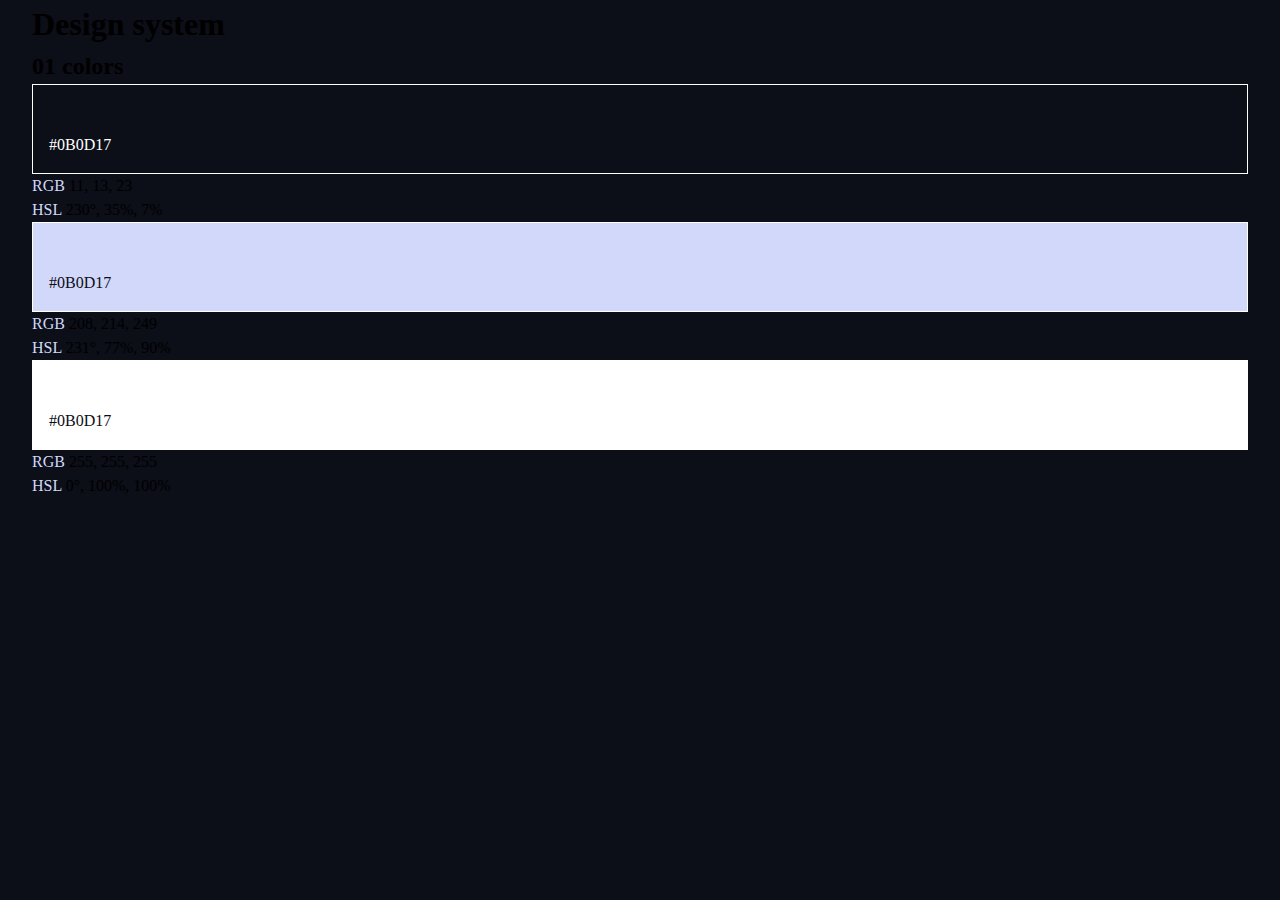
==== starter-code/design-system.html @ ae32921e "design branch start" ====
<!DOCTYPE html>
<html lang="en">
  <head>
    <meta charset="UTF-8" />
    <meta name="viewport" content="width=device-width, initial-scale=1.0" />
    <link rel="stylesheet" href="index.css" />

      <!-- Google fonts -->
      <link rel="preconnect" href="https://fonts.googleapis.com">
      <link rel="preconnect" href="https://fonts.gstatic.com" crossorigin>
      <link href="https://fonts.googleapis.com/css2?family=Barlow+Condensed:wght@400;700&family=Bellefair&family=Barlow:wght@400;700&display=swap"
          rel="stylesheet">

          
    <title>Design system</title>
  </head>
  <body class="bg-dark">
    <div class="container">
      <h1>Design system</h1>



      <section id="colors">

        <h2><span>01</span> colors</h2>
                
        <div>
          <div class="bg-dark text-white" style="padding: 3rem 1rem 1rem; border: 1px solid white">
              #0B0D17
          </div>
          <p><span class="text-accent">RGB</span> 11, 13, 23</p>
          <p><span class="text-accent">HSL</span> 230°, 35%, 7%</p>
      </div>
      <div>
          <div class="bg-accent text-dark" style="padding: 3rem 1rem 1rem; border: 1px solid white">
              #0B0D17
          </div>
          <p><span class="text-accent">RGB</span> 208, 214, 249</p>
          <p><span class="text-accent">HSL</span> 231°, 77%, 90%</p>
      </div>
      <div>
          <div class="bg-white text-dark" style="padding: 3rem 1rem 1rem; border: 1px solid white">
              #0B0D17
          </div>
          <p><span class="text-accent">RGB</span> 255, 255, 255</p>
          <p><span class="text-accent">HSL</span> 0°, 100%, 100%</p>
      </div>


      </section>
    </div>

    <script src="index.pack.js"></script>
  </body>
</html>
---- starter-code/index.css ----
/* ------------------- */




/* ----------Custom properties--------- */

:root {
      /* colors */
      --clr-dark: 230 35% 7%;
      --clr-light: 231 77% 90%;
      --clr-white: 0 0% 100%;
      
      /* font-sizes */
      --fs-900: 9.375rem;
      --fs-800: 6.25rem;
      --fs-700: 3.5rem;
      --fs-600: 2rem;
      --fs-500: 1.75rem;
      --fs-400: 1.125rem;
      --fs-300: 1rem;
      --fs-200: 0.875rem;
}







/* ---------Reset site starting template---------- */

/* https://piccalil.li/blog/a-modern-css-reset/ */



/* for sudo cod e explanation  */
/* https://css-tricks.com/7-practical-uses-for-the-before-and-after-pseudo-elements-in-css/#:~:text=CSS%20%3A%3Abefore%20and%20%3A%3A,not%20an%20). */



/* Box sizing */
*,
*::before,
*::after {
    box-sizing: border-box;
}

/* Reset margins */
body,
h1,
h2,
h3,
h4,
h5,
p,
figure,
picture {
    margin: 0;
}

/* set up the body */
body {
    line-height: 1.5;
    min-height: 100vh;
}

/* make images easier to work with */
img,
picture {
    max-width: 100%;
    display: block;
}

/* make form elements easier to work with */
input,
button,
textarea,
select {
    font: inherit;
}

/* remove animations for people who've turned them off */
@media (prefers-reduced-motion: reduce) {  
  *,
  *::before,
  *::after {
    animation-duration: 0.01ms !important;
    animation-iteration-count: 1 !important;
    transition-duration: 0.01ms !important;
    scroll-behavior: auto !important;
  }
}





/* ------------------- */
/* Utility classes     */
/* ------------------- */

.flex {
    display: flex;
    gap: var(--gap, 1rem);
}

.grid {
    display: grid;
    gap: var(--gap, 1rem);
}

.container {
    padding-inline: 2em;
    margin-inline: auto;
    max-width: 80rem;
}

/* to assist visual impair/ settings   */
.sr-only {
  position: absolute;
  width: 1px;
  height: 1px;
  padding: 0;
  margin: -1px;
  overflow: hidden;
  clip: rect(0, 0, 0, 0);
  white-space: nowrap; /* added line */
  border: 0;
}










/* ---------colors---------- */

.bg-dark { background-color: hsl( var(--clr-dark) );}
.bg-accent { background-color: hsl( var(--clr-light) );}
.bg-white { background-color: hsl( var(--clr-white) );}

.text-dark { color: hsl( var(--clr-dark) );}
.text-accent { color: hsl( var(--clr-light) );}
.text-white { color: hsl( var(--clr-white) );}
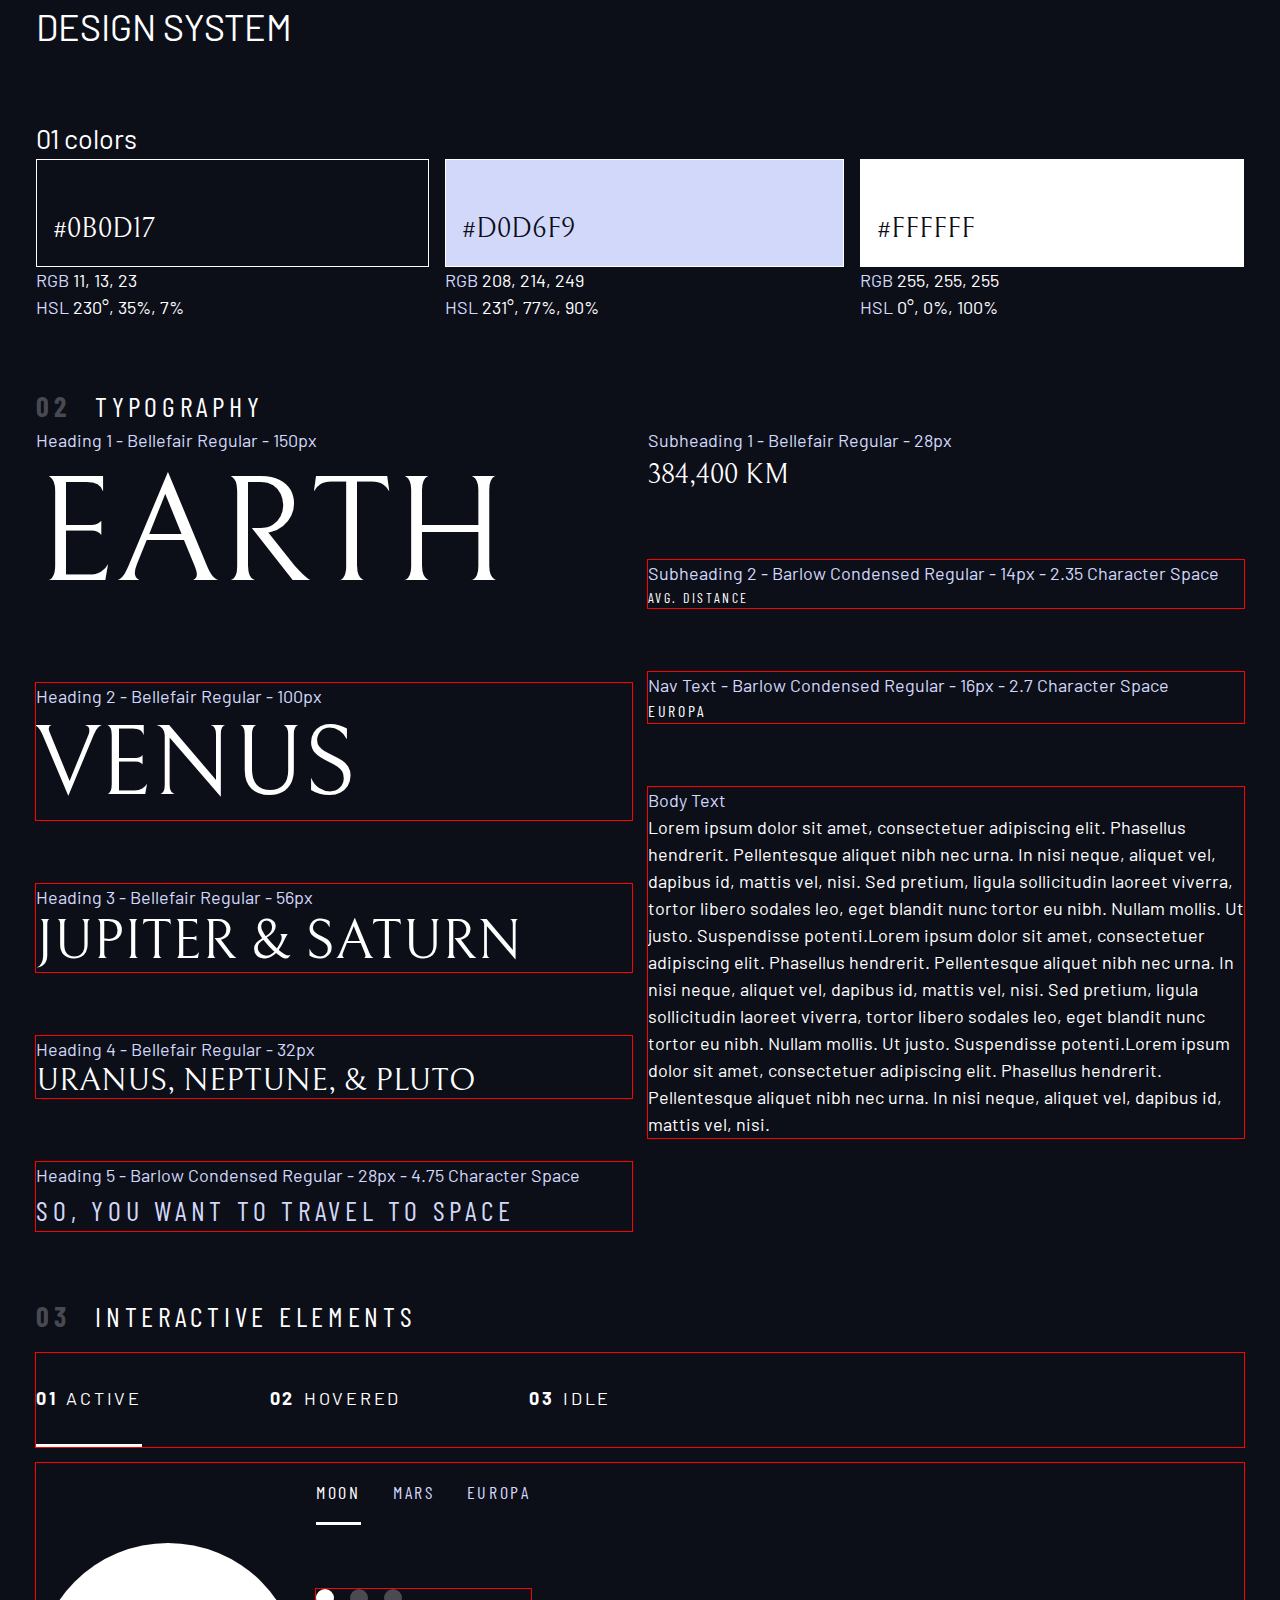
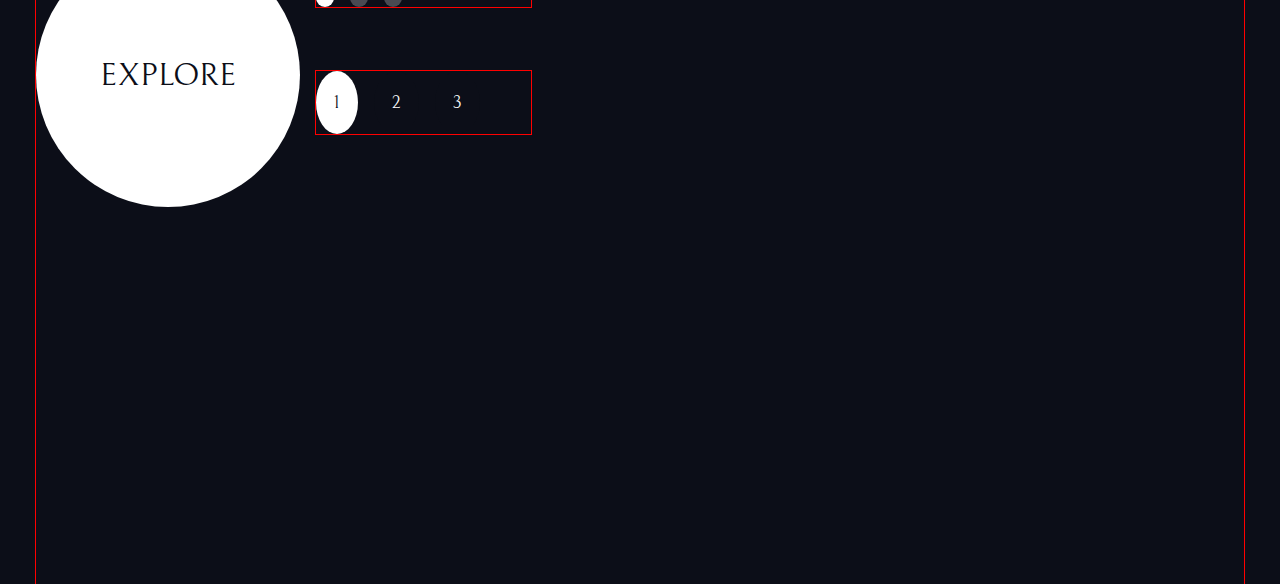
==== commit 5d4c34a7: "design system" ====
--- a/starter-code/design-system.html
+++ b/starter-code/design-system.html
@@ -5,49 +5,181 @@
     <meta name="viewport" content="width=device-width, initial-scale=1.0" />
     <link rel="stylesheet" href="index.css" />
 
-      <!-- Google fonts -->
-      <link rel="preconnect" href="https://fonts.googleapis.com">
-      <link rel="preconnect" href="https://fonts.gstatic.com" crossorigin>
-      <link href="https://fonts.googleapis.com/css2?family=Barlow+Condensed:wght@400;700&family=Bellefair&family=Barlow:wght@400;700&display=swap"
-          rel="stylesheet">
+    <!-- Google fonts -->
+    <link rel="preconnect" href="https://fonts.googleapis.com" />
+    <link rel="preconnect" href="https://fonts.gstatic.com" crossorigin />
+    <link
+      href="https://fonts.googleapis.com/css2?family=Barlow+Condensed:wght@400;700&family=Bellefair&family=Barlow:wght@400;700&display=swap"
+      rel="stylesheet"
+    />
 
-          
     <title>Design system</title>
   </head>
-  <body class="bg-dark">
+  <body>
     <div class="container">
-      <h1>Design system</h1>
+      <h1 class="uppercase">Design system</h1>
+
+      <section id="colors" style="margin: 4rem 0">
+        <h2 class="mumbered-title"><span>01</span> colors</h2>
+        <div class="flex">
+          <div style="flex-grow: 1">
+            <div
+              class="bg-dark text-white ff-serif fs-500"
+              style="padding: 3rem 1rem 1rem; border: 1px solid white"
+            >
+              #0B0D17
+            </div>
+            <p><span class="text-accent">RGB</span> 11, 13, 23</p>
+            <p><span class="text-accent">HSL</span> 230°, 35%, 7%</p>
+          </div>
+          <div style="flex-grow: 1">
+            <div
+              class="bg-accent text-dark ff-serif fs-500"
+              style="padding: 3rem 1rem 1rem; border: 1px solid white"
+            >
+              #D0D6F9
+            </div>
+            <p><span class="text-accent">RGB</span> 208, 214, 249</p>
+            <p><span class="text-accent">HSL</span> 231°, 77%, 90%</p>
+          </div>
+          <div style="flex-grow: 1">
+            <div
+              class="bg-white text-dark ff-serif fs-500"
+              style="padding: 3rem 1rem 1rem; border: 1px solid white"
+            >
+              #FFFFFF
+            </div>
+            <p><span class="text-accent">RGB</span> 255, 255, 255</p>
+            <p><span class="text-accent">HSL</span> 0°, 0%, 100%</p>
+          </div>
+        </div>
+      </section>
 
 
 
-      <section id="colors">
+      <section id="typography" style="margin: 4rem 0">
+        <h2 class="numbered-title"><span>02 </span>Typography</h2>
+        <div class="flex">
+          <div class="flow" style="flex: 1 100%; --flow-space: 4rem;">
+            <div>
+              <p class="text-accent">Heading 1 - Bellefair Regular - 150px</p>
+              <p class="fs-900 ff-serif uppercase">Earth</p>
+            </div>
+            <div>
+              <p class="text-accent">Heading 2 - Bellefair Regular - 100px</p>
+              <p class="fs-800 ff-serif uppercase">Venus</p>
+            </div>
+            <div>
+              <p class="text-accent">Heading 3 - Bellefair Regular - 56px</p>
+              <p class="fs-700 ff-serif uppercase">Jupiter & Saturn</p>
+            </div>
+            <div>
+              <p class="text-accent">Heading 4 - Bellefair Regular - 32px</p>
+              <p class="fs-600 ff-serif uppercase">Uranus, Neptune, & Pluto</p>
+            </div>
+            <div>
+              <p class="text-accent">
+                Heading 5 - Barlow Condensed Regular - 28px - 4.75 Character
+                Space
+              </p>
+              <p
+                class="text-accent fs-500 ff-sans-cond uppercase letter-spacing-1"
+              >
+                So, you want to travel to space
+              </p>
+            </div>
+          </div>
 
-        <h2><span>01</span> colors</h2>
+          <div class="flow" style="flex: 1 100%; --flow-space: 4rem;">
+            <div>
+              <p class="text-accent">Subheading 1 - Bellefair Regular - 28px</p>
+              <p class="fs-500 ff-serif uppercase">384,400 km</p>
+            </div>
+            <div>
+              <p class="text-accent">
+                Subheading 2 - Barlow Condensed Regular - 14px - 2.35 Character
+                Space
+              </p>
+              <p class="fs-200 uppercase ff-sans-cond letter-spacing-3">
+                Avg. Distance
+              </p>
+            </div>
+            <div>
+              <p class="text-accent">
+                Nav Text - Barlow Condensed Regular - 16px - 2.7 Character Space
+              </p>
+              <p class="fs-300 uppercase ff-sans-cond letter-spacing-2">
+                Europa
+              </p>
+            </div>
+            <div>
+              <p class="text-accent">Body Text</p>
+              <p>
+                Lorem ipsum dolor sit amet, consectetuer adipiscing elit.
+                Phasellus hendrerit. Pellentesque aliquet nibh nec urna. In nisi
+                neque, aliquet vel, dapibus id, mattis vel, nisi. Sed pretium,
+                ligula sollicitudin laoreet viverra, tortor libero sodales leo,
+                eget blandit nunc tortor eu nibh. Nullam mollis. Ut justo.
+                Suspendisse potenti.Lorem ipsum dolor sit amet, consectetuer
+                adipiscing elit. Phasellus hendrerit. Pellentesque aliquet nibh
+                nec urna. In nisi neque, aliquet vel, dapibus id, mattis vel,
+                nisi. Sed pretium, ligula sollicitudin laoreet viverra, tortor
+                libero sodales leo, eget blandit nunc tortor eu nibh. Nullam
+                mollis. Ut justo. Suspendisse potenti.Lorem ipsum dolor sit
+                amet, consectetuer adipiscing elit. Phasellus hendrerit.
+                Pellentesque aliquet nibh nec urna. In nisi neque, aliquet vel,
+                dapibus id, mattis vel, nisi.
+              </p>
+            </div>
+          </div>
+        </div>
+      </section>
+
+      <section class="flow" id="interactive-elements">
+        <h2 class="numbered-title"><span>03</span> Interactive elements</h2>
+        
+        <!-- navigation -->
+        <div>
+          <nav>
+            <ul class="primary-navigation underline-indicators flex">
+                <li class="active"><a class="uppercase text-white letter-spacing-2" href="#"><span>01</span>Active</a>
+                <li><a class="uppercase text-white letter-spacing-2" href="#"><span>02</span>Hovered</a>
+                <li><a class="uppercase text-white letter-spacing-2" href="#"><span>03</span>Idle</a>
+            </ul>
+        </nav>
+        </div>
+        
+        <div class="flex">
+          <div style="margin-top: 5rem">
+            <!-- explore button -->
+            <a href="#" class="large-button uppercase ff-serif fs-600 text-dark bg-white">Explore</a>
+        </div>
+            
+            <div class="flow" style="margin-bottom: 50vh; --flow-space: 4rem">
+                <!-- Tabs -->
                 
-        <div>
-          <div class="bg-dark text-white" style="padding: 3rem 1rem 1rem; border: 1px solid white">
-              #0B0D17
-          </div>
-          <p><span class="text-accent">RGB</span> 11, 13, 23</p>
-          <p><span class="text-accent">HSL</span> 230°, 35%, 7%</p>
-      </div>
-      <div>
-          <div class="bg-accent text-dark" style="padding: 3rem 1rem 1rem; border: 1px solid white">
-              #0B0D17
-          </div>
-          <p><span class="text-accent">RGB</span> 208, 214, 249</p>
-          <p><span class="text-accent">HSL</span> 231°, 77%, 90%</p>
-      </div>
-      <div>
-          <div class="bg-white text-dark" style="padding: 3rem 1rem 1rem; border: 1px solid white">
-              #0B0D17
-          </div>
-          <p><span class="text-accent">RGB</span> 255, 255, 255</p>
-          <p><span class="text-accent">HSL</span> 0°, 100%, 100%</p>
-      </div>
-
-
-      </section>
+                <div class="tab-list underline-indicators flex">
+                  <button aria-selected="true" class="uppercase ff-sans-cond text-accent bg-dark letter-spacing-2">Moon</button>
+                  <button aria-selected="false" class="uppercase ff-sans-cond text-accent bg-dark letter-spacing-2">Mars</button>
+                  <button aria-selected="false" class="uppercase ff-sans-cond text-accent bg-dark letter-spacing-2">Europa</button>
+              </div>
+                <!-- Dots -->
+                <div class="dot-indicators flex">
+                  <button aria-selected="true"><span class="sr-only">Slide title</span></button>
+                  <button aria-selected="false"><span class="sr-only">Slide title</span></button>
+                  <button aria-selected="false"><span class="sr-only">Slide title</span></button>
+              </div>
+                
+                <!-- Numbers -->
+                <div class="number-indicators flex">
+                  <button aria-selected="true" class="ff-serif text-dark bg-white">1</button>
+                  <button aria-selected="false" class="ff-serif text-white bg-dark">2</button>
+                  <button aria-selected="false" class="ff-serif text-white bg-dark">3</button>
+                </div>
+            </div>
+        </div>
+        
+    </section>
     </div>
 
     <script src="index.pack.js"></script>
--- a/starter-code/index.css
+++ b/starter-code/index.css
@@ -21,6 +21,11 @@
       --fs-400: 1.125rem;
       --fs-300: 1rem;
       --fs-200: 0.875rem;
+
+         /* font-families */
+    --ff-serif: "Bellefair", serif;
+    --ff-sans-cond: "Barlow Condensed", sans-serif;
+    --ff-sans-normal: "Barlow", sans-serif;
 }
 
 
@@ -60,10 +65,26 @@
     margin: 0;
 }
 
+
+h1,
+h2,
+h3,
+h4,
+h5,
+h6,
+p {
+    font-weight: 400;
+}
+
 /* set up the body */
 body {
+    font-family: var(--ff-sans-normal);
+    font-size: var(--fs-400);
     line-height: 1.5;
     min-height: 100vh;
+    background-color: hsl(var(--clr-dark));
+    color: hsl(var(--clr-white));
+
 }
 
 /* make images easier to work with */
@@ -111,6 +132,11 @@
     gap: var(--gap, 1rem);
 }
 
+/*    or .flow > * + *      */
+.flow > *:where(:not(:first-child)) {
+    margin-top: var(--flow-space, 1rem);
+    outline: 1px solid red;
+}
 .container {
     padding-inline: 2em;
     margin-inline: auto;
@@ -147,4 +173,180 @@
 
 .text-dark { color: hsl( var(--clr-dark) );}
 .text-accent { color: hsl( var(--clr-light) );}
-.text-white { color: hsl( var(--clr-white) );}+.text-white { color: hsl( var(--clr-white) );}
+
+
+
+/* typography */
+
+.ff-serif { font-family: var(--ff-serif); } 
+.ff-sans-cond { font-family: var(--ff-sans-cond); } 
+.ff-sans-normal { font-family: var(--ff-sans-normal); } 
+
+.letter-spacing-1 { letter-spacing: 4.75px; } 
+.letter-spacing-2 { letter-spacing: 2.7px; } 
+.letter-spacing-3 { letter-spacing: 2.35px; } 
+
+.uppercase { text-transform: uppercase; }
+
+.fs-900 { font-size: var(--fs-900); }
+.fs-800 { font-size: var(--fs-800); }
+.fs-700 { font-size: var(--fs-700); }
+.fs-600 { font-size: var(--fs-600); }
+.fs-500 { font-size: var(--fs-500); }
+.fs-400 { font-size: var(--fs-400); }
+.fs-300 { font-size: var(--fs-300); }
+.fs-200 { font-size: var(--fs-200); }
+
+
+.fs-900,
+.fs-800,
+.fs-700,
+.fs-600 {
+    line-height: 1.1;
+}
+
+
+
+.numbered-title {
+    font-family: var(--ff-sans-cond);
+    font-size: var(--fs-500);
+    text-transform: uppercase;
+    letter-spacing: 4.72px; 
+}
+
+.numbered-title span {
+    margin-right: .5em;
+    font-weight: 700;
+    color: hsl( var(--clr-white) / .25);
+}
+
+
+
+
+
+/* ------------------- */
+/* Compontents         */
+/* ------------------- */
+
+.large-button {
+    position: relative;
+    display: grid;
+    z-index: 1;
+    place-items: center;
+    padding: 0 2em;
+    border-radius: 50%;
+    aspect-ratio: 1;
+    text-decoration: none;
+}
+
+.large-button::after {
+    content: '';
+    position: absolute;
+    z-index: -1;
+    width: 100%;
+    height: 100%;
+    background: hsl( var(--clr-white) / .15);
+    border-radius: 50%;
+    opacity: 0;
+    transition: opacity 500ms linear, transform 750ms ease-in-out;
+}
+
+.large-button:hover::after,
+.large-button:focus::after {
+    opacity: 1;
+    transform: scale(1.5);
+}
+
+
+
+
+/* confused on how gap is between left and right and underline gap is bottom ? flex? padding in indicators knows value? */
+.primary-navigation {
+    --gap: 8rem;
+    --underline-gap: 2rem;
+    list-style: none;
+    padding: 0;
+    margin: 0;
+}
+
+.primary-navigation a {
+    text-decoration: none;
+}
+
+.primary-navigation a > span {
+    font-weight: 700;
+    margin-right: .5em;
+}
+
+.underline-indicators > * {
+    cursor: pointer;
+    padding: var(--underline-gap, 1rem) 0;
+    border: 0;
+    border-bottom: .2rem solid hsl( var(--clr-white) / 0 );
+}
+
+
+.underline-indicators > *:hover,
+.underline-indicators > *:focus {
+    border-color: hsl( var(--clr-white) / .5);
+}
+
+.underline-indicators > .active{
+    border-color: hsl( var(--clr-white) / 1);
+}
+
+.underline-indicators > .active,
+.underline-indicators > [aria-selected="true"] {
+    color: hsl( var(--clr-white) / 1);
+    border-color: hsl( var(--clr-white) / 1);
+}
+
+.tab-list {
+    --gap: 2rem;
+}
+
+
+.dot-indicators > * {
+    cursor: pointer;
+    border: 0;
+    border-radius: 50%;
+    padding: .5em;   /* how do i now padding would make them more circle instead of flat circles */
+    background-color: hsl( var(--clr-white) / .25);
+}
+
+.dot-indicators > *:hover,
+.dot-indicators > *:focus {
+    background-color: hsl( var(--clr-white) / .5);
+}
+
+.dot-indicators > [aria-selected="true"] {
+    background-color: hsl( var(--clr-white) / 1); 
+}
+
+
+
+
+.number-indicators > * {
+    cursor: pointer;
+    border: 0;
+    border-radius: 50%;
+    padding: 1em;   /* how do i now padding would make them more circle instead of flat circles */
+    background-color: hsl( var(--clr-dark) / .25);
+    border-color: hsl(var(--clr-white));   
+    /* display: flex;
+    flex-wrap: wrap; */
+
+    
+
+
+}
+
+.number-indicators > *:hover,
+.number-indicators > *:focus {
+background-color: hsl( var(--clr-dark) / .5);
+}
+
+.number-indicators > [aria-selected="true"] {
+    background-color: hsl( var(--clr-white) / 1); 
+}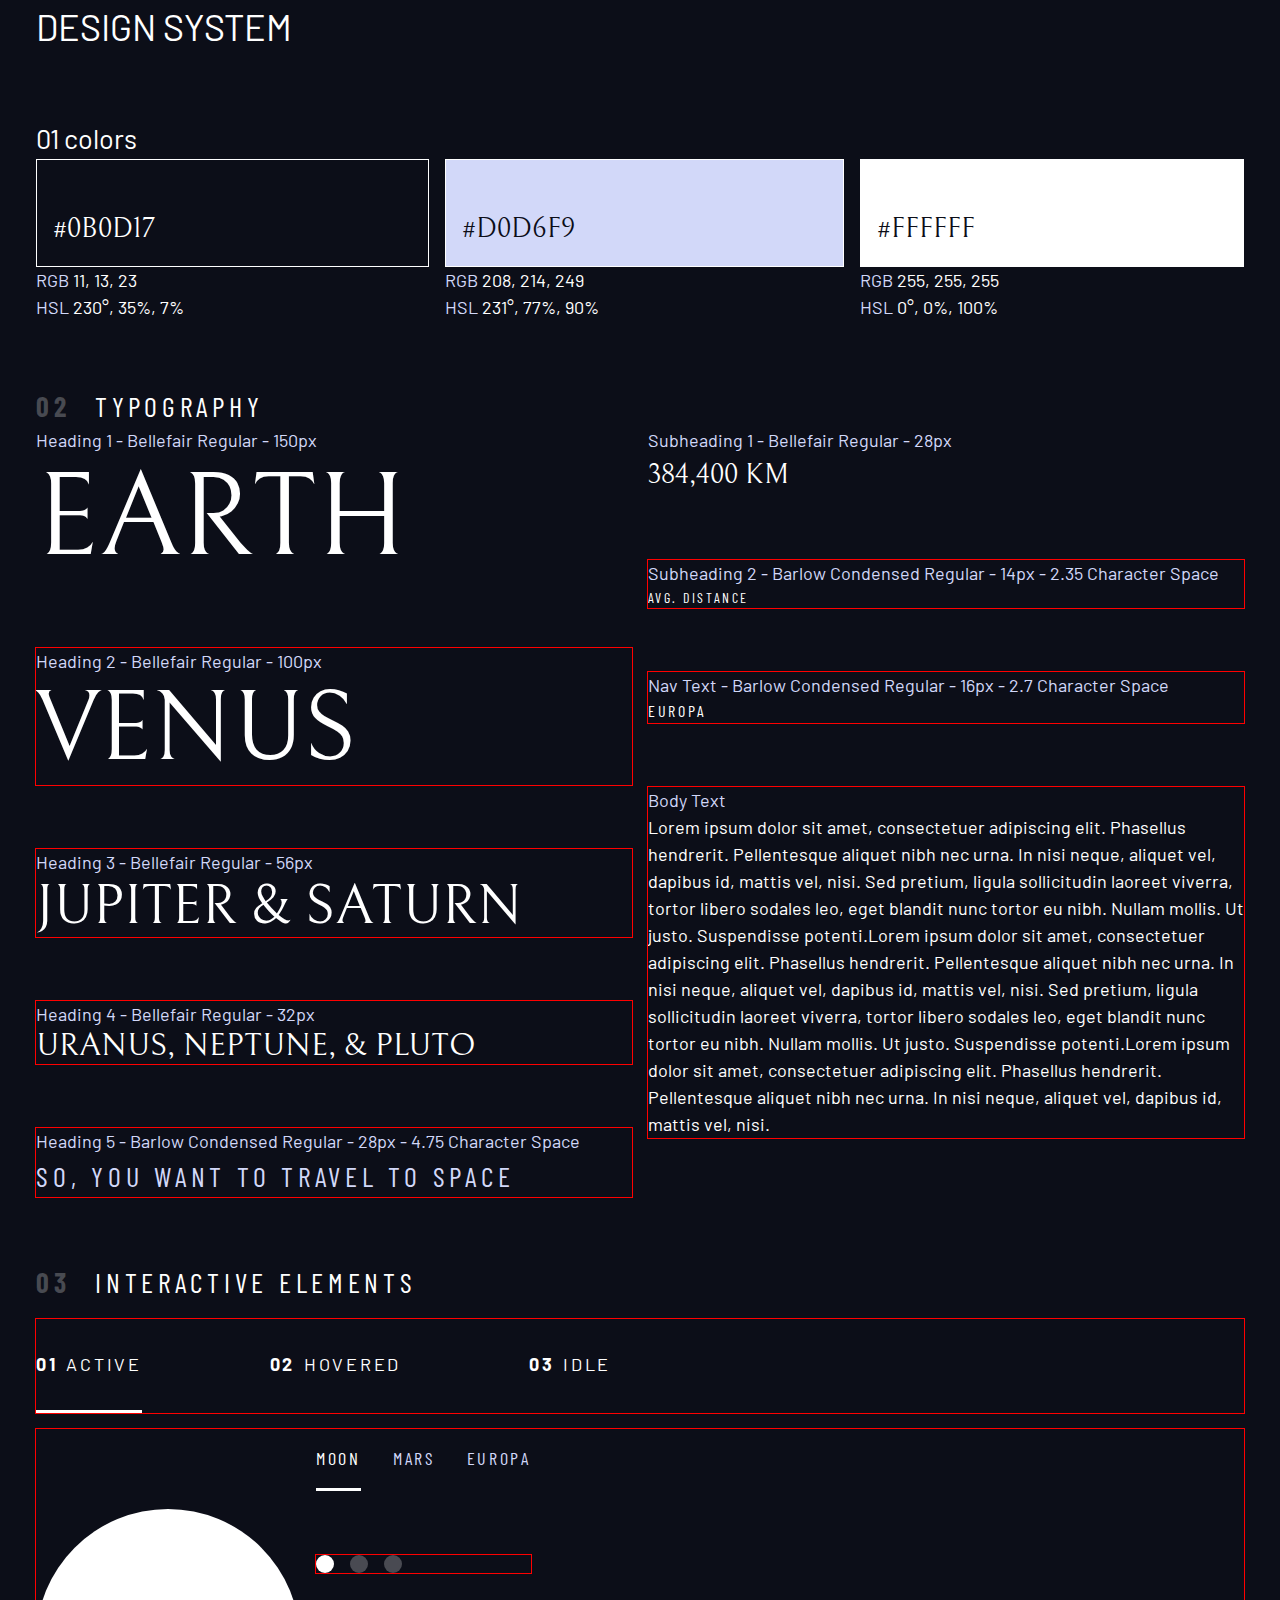
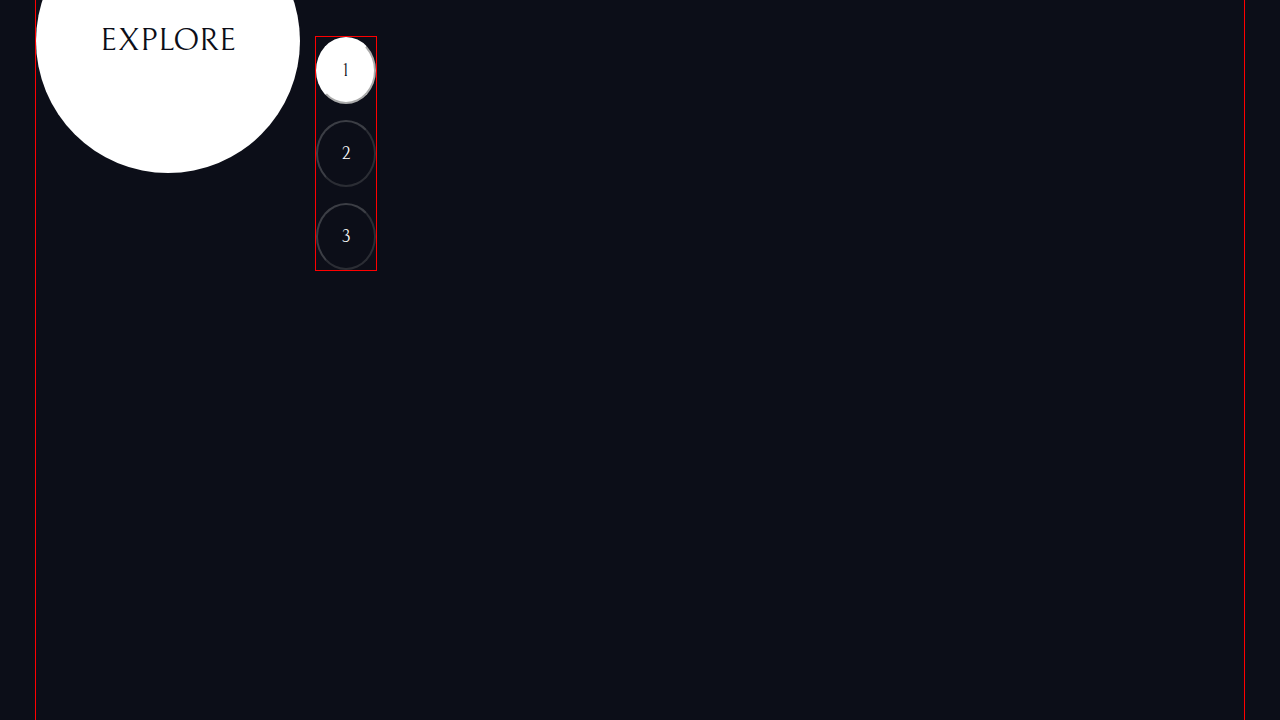
==== commit f4da2888: "homepage" ====
--- a/starter-code/design-system.html
+++ b/starter-code/design-system.html
@@ -55,12 +55,10 @@
         </div>
       </section>
 
-
-
       <section id="typography" style="margin: 4rem 0">
         <h2 class="numbered-title"><span>02 </span>Typography</h2>
         <div class="flex">
-          <div class="flow" style="flex: 1 100%; --flow-space: 4rem;">
+          <div class="flow" style="flex: 1 100%; --flow-space: 4rem">
             <div>
               <p class="text-accent">Heading 1 - Bellefair Regular - 150px</p>
               <p class="fs-900 ff-serif uppercase">Earth</p>
@@ -90,7 +88,7 @@
             </div>
           </div>
 
-          <div class="flow" style="flex: 1 100%; --flow-space: 4rem;">
+          <div class="flow" style="flex: 1 100%; --flow-space: 4rem">
             <div>
               <p class="text-accent">Subheading 1 - Bellefair Regular - 28px</p>
               <p class="fs-500 ff-serif uppercase">384,400 km</p>
@@ -137,49 +135,99 @@
 
       <section class="flow" id="interactive-elements">
         <h2 class="numbered-title"><span>03</span> Interactive elements</h2>
-        
+
         <!-- navigation -->
         <div>
           <nav>
             <ul class="primary-navigation underline-indicators flex">
-                <li class="active"><a class="uppercase text-white letter-spacing-2" href="#"><span>01</span>Active</a>
-                <li><a class="uppercase text-white letter-spacing-2" href="#"><span>02</span>Hovered</a>
-                <li><a class="uppercase text-white letter-spacing-2" href="#"><span>03</span>Idle</a>
+              <li class="active">
+                <a class="uppercase text-white letter-spacing-2" href="#"
+                  ><span>01</span>Active</a
+                >
+              </li>
+              <li>
+                <a class="uppercase text-white letter-spacing-2" href="#"
+                  ><span>02</span>Hovered</a
+                >
+              </li>
+              <li>
+                <a class="uppercase text-white letter-spacing-2" href="#"
+                  ><span>03</span>Idle</a
+                >
+              </li>
             </ul>
-        </nav>
-        </div>
-        
+          </nav>
+        </div>
+
         <div class="flex">
           <div style="margin-top: 5rem">
             <!-- explore button -->
-            <a href="#" class="large-button uppercase ff-serif fs-600 text-dark bg-white">Explore</a>
-        </div>
-            
-            <div class="flow" style="margin-bottom: 50vh; --flow-space: 4rem">
-                <!-- Tabs -->
-                
-                <div class="tab-list underline-indicators flex">
-                  <button aria-selected="true" class="uppercase ff-sans-cond text-accent bg-dark letter-spacing-2">Moon</button>
-                  <button aria-selected="false" class="uppercase ff-sans-cond text-accent bg-dark letter-spacing-2">Mars</button>
-                  <button aria-selected="false" class="uppercase ff-sans-cond text-accent bg-dark letter-spacing-2">Europa</button>
-              </div>
-                <!-- Dots -->
-                <div class="dot-indicators flex">
-                  <button aria-selected="true"><span class="sr-only">Slide title</span></button>
-                  <button aria-selected="false"><span class="sr-only">Slide title</span></button>
-                  <button aria-selected="false"><span class="sr-only">Slide title</span></button>
-              </div>
-                
-                <!-- Numbers -->
-                <div class="number-indicators flex">
-                  <button aria-selected="true" class="ff-serif text-dark bg-white">1</button>
-                  <button aria-selected="false" class="ff-serif text-white bg-dark">2</button>
-                  <button aria-selected="false" class="ff-serif text-white bg-dark">3</button>
-                </div>
-            </div>
-        </div>
-        
-    </section>
+            <a
+              href="#"
+              class="large-button uppercase ff-serif fs-600 text-dark bg-white"
+              >Explore</a
+            >
+          </div>
+
+          <div class="flow" style="margin-bottom: 50vh; --flow-space: 4rem">
+            <!-- Tabs -->
+
+            <div class="tab-list underline-indicators flex">
+              <button
+                aria-selected="true"
+                class="uppercase ff-sans-cond text-accent bg-dark letter-spacing-2"
+              >
+                Moon
+              </button>
+              <button
+                aria-selected="false"
+                class="uppercase ff-sans-cond text-accent bg-dark letter-spacing-2"
+              >
+                Mars
+              </button>
+              <button
+                aria-selected="false"
+                class="uppercase ff-sans-cond text-accent bg-dark letter-spacing-2"
+              >
+                Europa
+              </button>
+            </div>
+            <!-- Dots -->
+            <div class="dot-indicators flex">
+              <button aria-selected="true">
+                <span class="sr-only">Slide title</span>
+              </button>
+              <button aria-selected="false">
+                <span class="sr-only">Slide title</span>
+              </button>
+              <button aria-selected="false">
+                <span class="sr-only">Slide title</span>
+              </button>
+            </div>
+
+            <!-- Numbers -->
+            <div class="number-indicators flex test">
+              <button aria-selected="true" class="ff-serif text-dark bg-white">
+                1
+              </button>
+              <button aria-selected="false" class="ff-serif text-white bg-dark">
+                2
+              </button>
+              <button aria-selected="false" class="ff-serif text-white bg-dark">
+                3
+              </button>
+            </div>
+          </div>
+        </div>
+        <!-- 
+        <div class="container-three">
+         
+            <div class="fun">a</div>
+            <div class="fun">a</div>
+          
+          
+        </div> -->
+      </section>
     </div>
 
     <script src="index.pack.js"></script>
--- a/starter-code/index.css
+++ b/starter-code/index.css
@@ -1,4 +1,3 @@
-
 /* ------------------- */
 
 
@@ -7,28 +6,49 @@
 /* ----------Custom properties--------- */
 
 :root {
-      /* colors */
-      --clr-dark: 230 35% 7%;
-      --clr-light: 231 77% 90%;
-      --clr-white: 0 0% 100%;
-      
-      /* font-sizes */
-      --fs-900: 9.375rem;
-      --fs-800: 6.25rem;
-      --fs-700: 3.5rem;
-      --fs-600: 2rem;
-      --fs-500: 1.75rem;
-      --fs-400: 1.125rem;
-      --fs-300: 1rem;
-      --fs-200: 0.875rem;
-
-         /* font-families */
+    /* colors */
+    --clr-dark: 230 35% 7%;
+    --clr-light: 231 77% 90%;
+    --clr-white: 0 0% 100%;
+
+    /* font-sizes */
+
+    /* Set a min middle and ma with clamp  */
+    /* vw (viewport units) dont react to zooming in and out so add a rem  */
+    --fs-900: clamp(5rem, 8vw + 1rem, 9.375rem);
+    --fs-800: 3.5rem;
+    --fs-700: 1.5rem;
+    --fs-600: 1rem;
+    --fs-500: 1.75rem;
+    --fs-400: 0.9375rem;
+    --fs-300: 1rem;
+    --fs-200: 0.875rem;
+
+    /* font-families */
     --ff-serif: "Bellefair", serif;
     --ff-sans-cond: "Barlow Condensed", sans-serif;
     --ff-sans-normal: "Barlow", sans-serif;
 }
 
 
+@media (min-width: 35em) {
+    :root {
+        --fs-800: 5rem;
+        --fs-700: 2.5rem;
+        --fs-600: 1.5rem;
+        --fs-400: 1rem;
+    }
+}
+
+@media (min-width: 45em) {
+    :root {
+        /* font-sizes */
+        --fs-800: 6.25rem;
+        --fs-700: 3.5rem;
+        --fs-600: 2rem;
+        --fs-400: 1.125rem;
+    }
+}
 
 
 
@@ -85,6 +105,9 @@
     background-color: hsl(var(--clr-dark));
     color: hsl(var(--clr-white));
 
+    display: grid;
+    grid-template-rows: min-content 1fr;
+
 }
 
 /* make images easier to work with */
@@ -103,15 +126,16 @@
 }
 
 /* remove animations for people who've turned them off */
-@media (prefers-reduced-motion: reduce) {  
-  *,
-  *::before,
-  *::after {
-    animation-duration: 0.01ms !important;
-    animation-iteration-count: 1 !important;
-    transition-duration: 0.01ms !important;
-    scroll-behavior: auto !important;
-  }
+@media (prefers-reduced-motion: reduce) {
+
+    *,
+    *::before,
+    *::after {
+        animation-duration: 0.01ms !important;
+        animation-iteration-count: 1 !important;
+        transition-duration: 0.01ms !important;
+        scroll-behavior: auto !important;
+    }
 }
 
 
@@ -119,7 +143,8 @@
 
 
 /* ------------------- */
-/* Utility classes     */
+/* Utility classes     */  
+ /* if it  does one thing   */
 /* ------------------- */
 
 .flex {
@@ -132,28 +157,70 @@
     gap: var(--gap, 1rem);
 }
 
+.d-block {
+    display: block;
+}
+
 /*    or .flow > * + *      */
-.flow > *:where(:not(:first-child)) {
+.flow>*:where(:not(:first-child)) {
     margin-top: var(--flow-space, 1rem);
     outline: 1px solid red;
 }
+
 .container {
     padding-inline: 2em;
     margin-inline: auto;
     max-width: 80rem;
 }
 
+.grid-container {
+    text-align: center;
+    border: 5px solid limegreen;
+    display: grid;
+    place-items: center;
+    padding-inline: 1rem;
+}
+
+.grid-container * {
+    max-width: 45ch;
+}
+
+@media (min-width: 45em) {
+    .grid-container {
+        text-align: left;
+        column-gap: var(--container-gap, 2rem);
+        grid-template-columns: minmax(1rem, 1fr) repeat(2, minmax(0, 30rem)) minmax(1rem, 1fr);
+    }
+
+    .grid-container>*:first-child {
+        grid-column: 2;
+        outline: 1px solid red;
+    }
+
+    .grid-container>*:last-child {
+        grid-column: 3;
+        outline: 1px solid yellow;
+    }
+
+    /*  */
+    .grid-container--home {
+        padding-bottom: max(6rem, 20vh);
+        align-items: end;
+    }
+}
+
 /* to assist visual impair/ settings   */
 .sr-only {
-  position: absolute;
-  width: 1px;
-  height: 1px;
-  padding: 0;
-  margin: -1px;
-  overflow: hidden;
-  clip: rect(0, 0, 0, 0);
-  white-space: nowrap; /* added line */
-  border: 0;
+    position: absolute;
+    width: 1px;
+    height: 1px;
+    padding: 0;
+    margin: -1px;
+    overflow: hidden;
+    clip: rect(0, 0, 0, 0);
+    white-space: nowrap;
+    /* added line */
+    border: 0;
 }
 
 
@@ -167,36 +234,93 @@
 
 /* ---------colors---------- */
 
-.bg-dark { background-color: hsl( var(--clr-dark) );}
-.bg-accent { background-color: hsl( var(--clr-light) );}
-.bg-white { background-color: hsl( var(--clr-white) );}
-
-.text-dark { color: hsl( var(--clr-dark) );}
-.text-accent { color: hsl( var(--clr-light) );}
-.text-white { color: hsl( var(--clr-white) );}
+.bg-dark {
+    background-color: hsl(var(--clr-dark));
+}
+
+.bg-accent {
+    background-color: hsl(var(--clr-light));
+}
+
+.bg-white {
+    background-color: hsl(var(--clr-white));
+}
+
+.text-dark {
+    color: hsl(var(--clr-dark));
+}
+
+.text-accent {
+    color: hsl(var(--clr-light));
+}
+
+.text-white {
+    color: hsl(var(--clr-white));
+}
 
 
 
 /* typography */
 
-.ff-serif { font-family: var(--ff-serif); } 
-.ff-sans-cond { font-family: var(--ff-sans-cond); } 
-.ff-sans-normal { font-family: var(--ff-sans-normal); } 
-
-.letter-spacing-1 { letter-spacing: 4.75px; } 
-.letter-spacing-2 { letter-spacing: 2.7px; } 
-.letter-spacing-3 { letter-spacing: 2.35px; } 
-
-.uppercase { text-transform: uppercase; }
-
-.fs-900 { font-size: var(--fs-900); }
-.fs-800 { font-size: var(--fs-800); }
-.fs-700 { font-size: var(--fs-700); }
-.fs-600 { font-size: var(--fs-600); }
-.fs-500 { font-size: var(--fs-500); }
-.fs-400 { font-size: var(--fs-400); }
-.fs-300 { font-size: var(--fs-300); }
-.fs-200 { font-size: var(--fs-200); }
+.ff-serif {
+    font-family: var(--ff-serif);
+}
+
+.ff-sans-cond {
+    font-family: var(--ff-sans-cond);
+}
+
+.ff-sans-normal {
+    font-family: var(--ff-sans-normal);
+}
+
+.letter-spacing-1 {
+    letter-spacing: 4.75px;
+}
+
+.letter-spacing-2 {
+    letter-spacing: 2.7px;
+}
+
+.letter-spacing-3 {
+    letter-spacing: 2.35px;
+}
+
+.uppercase {
+    text-transform: uppercase;
+}
+
+.fs-900 {
+    font-size: var(--fs-900);
+}
+
+.fs-800 {
+    font-size: var(--fs-800);
+}
+
+.fs-700 {
+    font-size: var(--fs-700);
+}
+
+.fs-600 {
+    font-size: var(--fs-600);
+}
+
+.fs-500 {
+    font-size: var(--fs-500);
+}
+
+.fs-400 {
+    font-size: var(--fs-400);
+}
+
+.fs-300 {
+    font-size: var(--fs-300);
+}
+
+.fs-200 {
+    font-size: var(--fs-200);
+}
 
 
 .fs-900,
@@ -212,13 +336,13 @@
     font-family: var(--ff-sans-cond);
     font-size: var(--fs-500);
     text-transform: uppercase;
-    letter-spacing: 4.72px; 
+    letter-spacing: 4.72px;
 }
 
 .numbered-title span {
     margin-right: .5em;
     font-weight: 700;
-    color: hsl( var(--clr-white) / .25);
+    color: hsl(var(--clr-white) / .25);
 }
 
 
@@ -230,8 +354,9 @@
 /* ------------------- */
 
 .large-button {
+    font-size: 2rem;
     position: relative;
-    display: grid;
+    display: inline-grid;
     z-index: 1;
     place-items: center;
     padding: 0 2em;
@@ -246,7 +371,7 @@
     z-index: -1;
     width: 100%;
     height: 100%;
-    background: hsl( var(--clr-white) / .15);
+    background: hsl(var(--clr-white) / .15);
     border-radius: 50%;
     opacity: 0;
     transition: opacity 500ms linear, transform 750ms ease-in-out;
@@ -274,32 +399,32 @@
     text-decoration: none;
 }
 
-.primary-navigation a > span {
+.primary-navigation a>span {
     font-weight: 700;
     margin-right: .5em;
 }
 
-.underline-indicators > * {
+.underline-indicators>* {
     cursor: pointer;
     padding: var(--underline-gap, 1rem) 0;
     border: 0;
-    border-bottom: .2rem solid hsl( var(--clr-white) / 0 );
-}
-
-
-.underline-indicators > *:hover,
-.underline-indicators > *:focus {
-    border-color: hsl( var(--clr-white) / .5);
-}
-
-.underline-indicators > .active{
-    border-color: hsl( var(--clr-white) / 1);
-}
-
-.underline-indicators > .active,
-.underline-indicators > [aria-selected="true"] {
-    color: hsl( var(--clr-white) / 1);
-    border-color: hsl( var(--clr-white) / 1);
+    border-bottom: .2rem solid hsl(var(--clr-white) / 0);
+}
+
+
+.underline-indicators>*:hover,
+.underline-indicators>*:focus {
+    border-color: hsl(var(--clr-white) / .5);
+}
+
+.underline-indicators>.active {
+    border-color: hsl(var(--clr-white) / 1);
+}
+
+.underline-indicators>.active,
+.underline-indicators>[aria-selected="true"] {
+    color: hsl(var(--clr-white) / 1);
+    border-color: hsl(var(--clr-white) / 1);
 }
 
 .tab-list {
@@ -307,46 +432,116 @@
 }
 
 
-.dot-indicators > * {
+.dot-indicators>* {
     cursor: pointer;
     border: 0;
     border-radius: 50%;
-    padding: .5em;   /* how do i now padding would make them more circle instead of flat circles */
-    background-color: hsl( var(--clr-white) / .25);
-}
-
-.dot-indicators > *:hover,
-.dot-indicators > *:focus {
-    background-color: hsl( var(--clr-white) / .5);
-}
-
-.dot-indicators > [aria-selected="true"] {
-    background-color: hsl( var(--clr-white) / 1); 
-}
-
-
-
-
-.number-indicators > * {
+    padding: .5em;
+    /* how do i now padding would make them more circle instead of flat circles */
+    background-color: hsl(var(--clr-white) / .25);
+}
+
+.dot-indicators>*:hover,
+.dot-indicators>*:focus {
+    background-color: hsl(var(--clr-white) / .5);
+}
+
+.dot-indicators>[aria-selected="true"] {
+    background-color: hsl(var(--clr-white) / 1);
+}
+
+
+
+.test {
+    flex-direction: column;
+    width: 60px;
+
+}
+
+.number-indicators>* {
     cursor: pointer;
-    border: 0;
+    border: 1;
     border-radius: 50%;
-    padding: 1em;   /* how do i now padding would make them more circle instead of flat circles */
-    background-color: hsl( var(--clr-dark) / .25);
-    border-color: hsl(var(--clr-white));   
-    /* display: flex;
-    flex-wrap: wrap; */
-
-    
-
-
-}
-
-.number-indicators > *:hover,
-.number-indicators > *:focus {
-background-color: hsl( var(--clr-dark) / .5);
-}
-
-.number-indicators > [aria-selected="true"] {
-    background-color: hsl( var(--clr-white) / 1); 
-}+    padding: 1em;
+    /* how do i now padding would make them more circle instead of flat circles */
+    background-color: hsl(var(--clr-dark) / .25);
+    border-color: hsl(var(--clr-white) / .20);
+
+
+
+}
+
+.number-indicators>*:hover,
+.number-indicators>*:focus {
+    background-color: hsl(var(--clr-dark));
+    border-color: hsl(var(--clr-white));
+}
+
+.number-indicators>[aria-selected="true"] {
+    background-color: hsl(var(--clr-white) / 1);
+    border-color: hsl(var(--clr-white));
+}
+
+
+
+
+
+
+/* ----------------------------- */
+/* Page specific background      */
+/* ----------------------------- */
+body {
+    background-size: cover;
+    background-position: bottom center;
+}
+/* home */
+.home {
+    background-image: url(./assets/home/background-home-mobile.jpg);
+}
+
+@media (min-width: 35rem) {
+    .home {
+        background-position: center center;
+        background-image: url(./assets/home/background-home-tablet.jpg);
+    }
+}
+
+@media (min-width: 45rem) {
+    .home {
+        background-image: url(./assets/home/background-home-desktop.jpg);
+    }
+}
+
+
+
+/* .container-three{
+    width: 500px;
+    height: 500px;
+    margin: 30px auto;
+    display: grid;
+    grid-template: 1fr 50px /  4% 1fr;
+}
+
+
+
+.fun{
+    border: solid 1px;
+} */
+
+
+
+/* 
+
+Questions  
+
+
+Media quires ---
+
+
+@media is affect through viewport ? or do i import similar to a class? 
+
+
+
+
+
+*/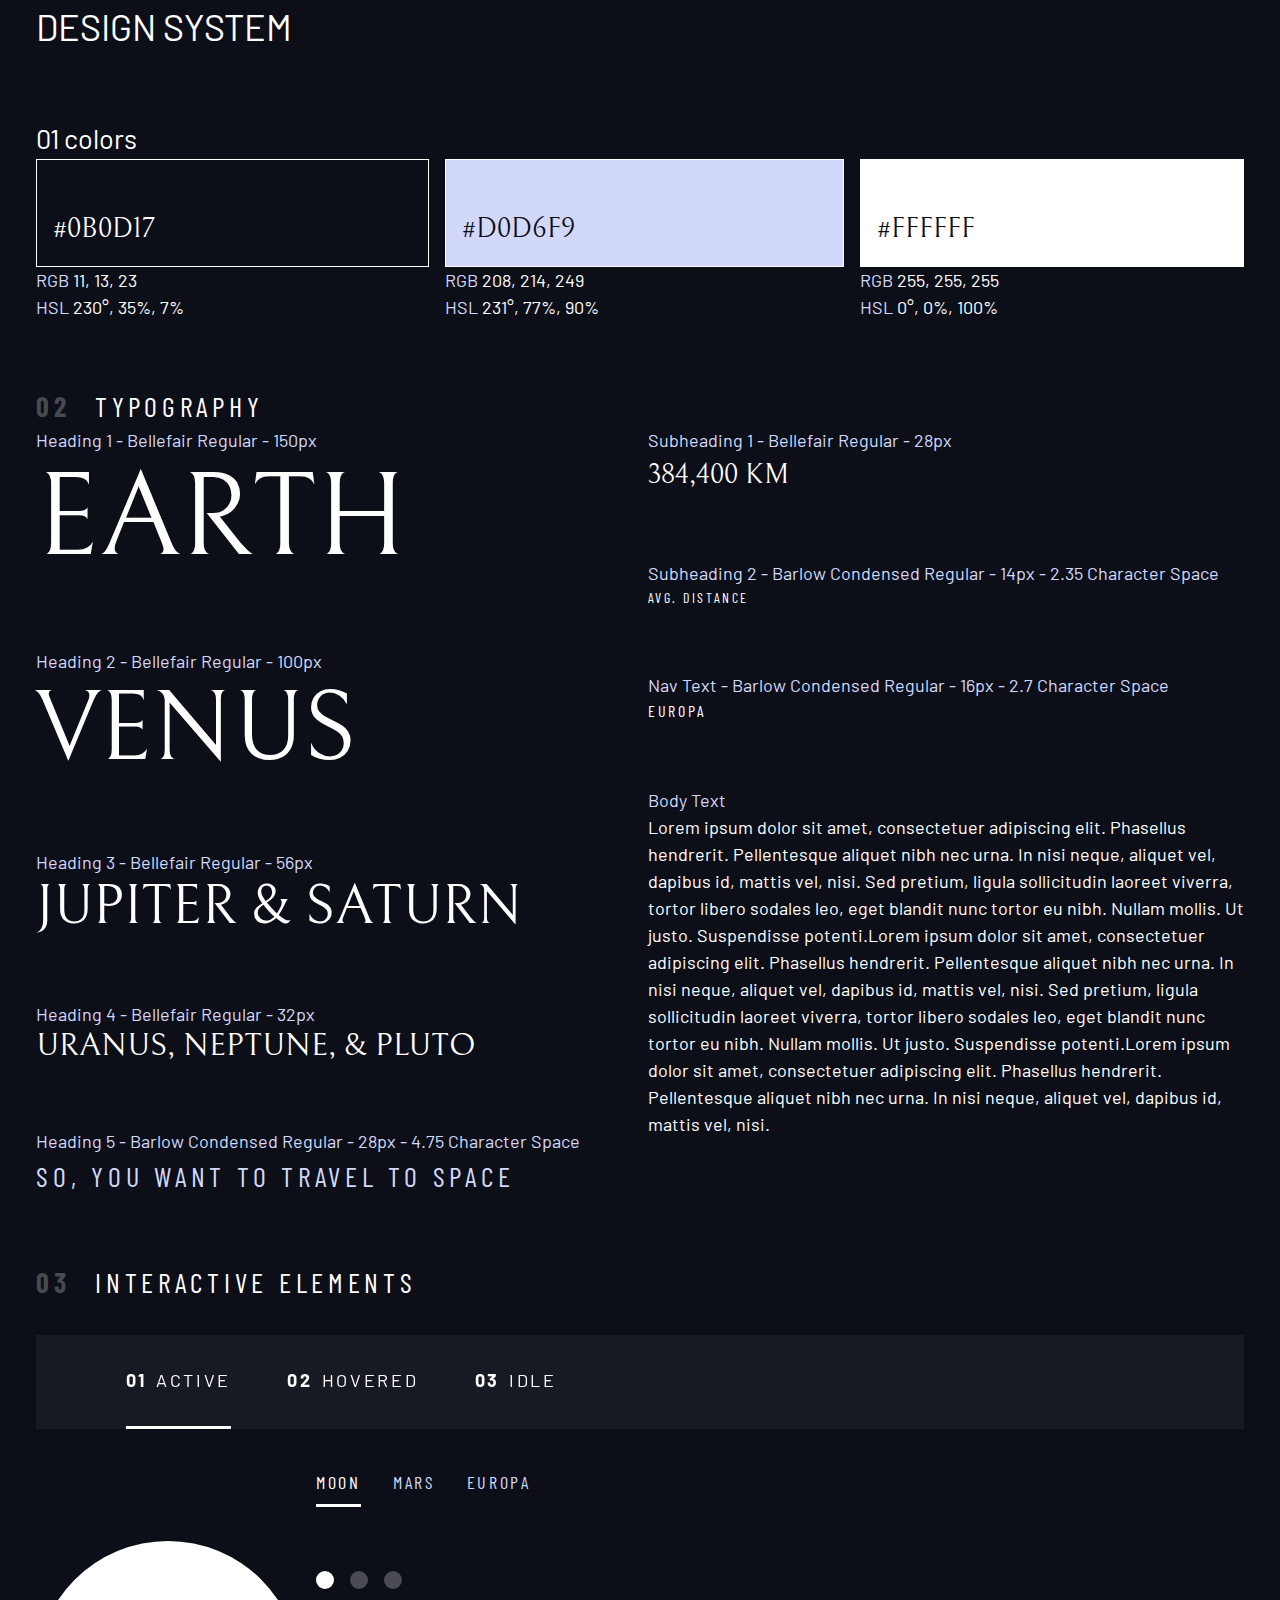
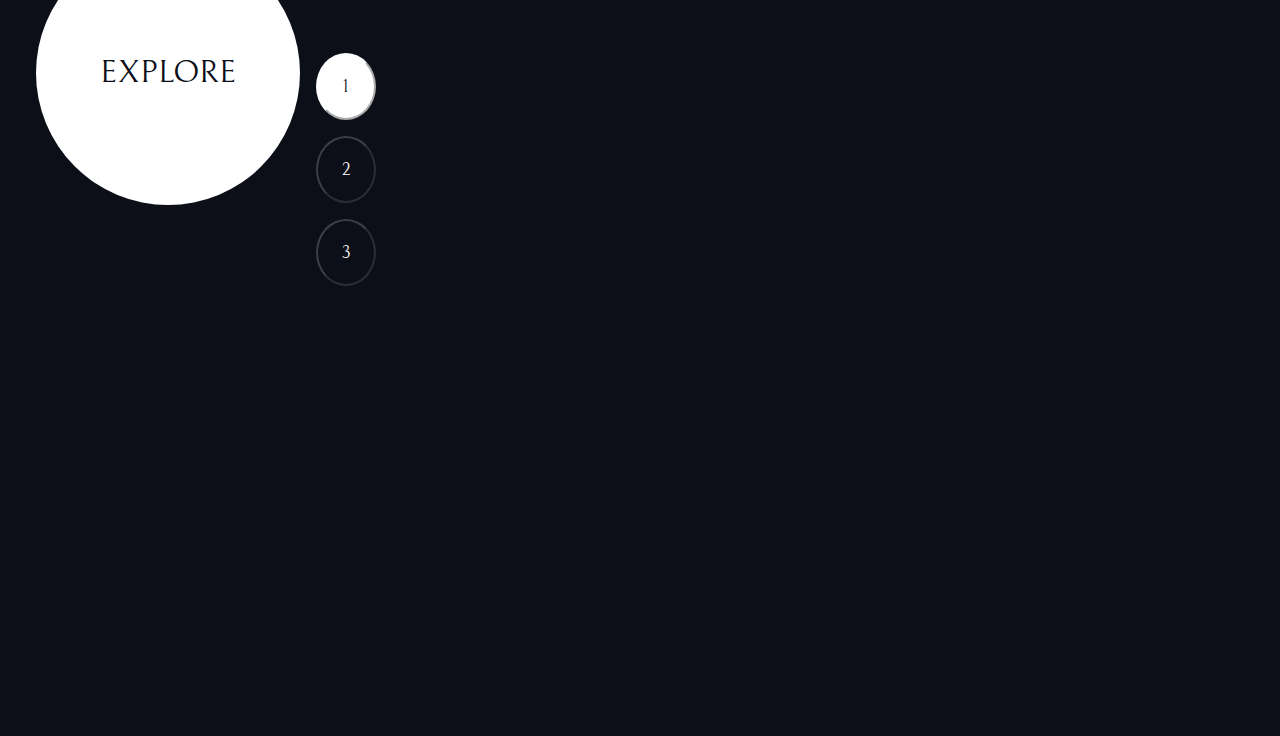
==== commit 8ccb19bb: "nav section" ====
--- a/starter-code/design-system.html
+++ b/starter-code/design-system.html
@@ -175,19 +175,19 @@
             <div class="tab-list underline-indicators flex">
               <button
                 aria-selected="true"
-                class="uppercase ff-sans-cond text-accent bg-dark letter-spacing-2"
+                class="uppercase ff-sans-cond text-accent letter-spacing-2"
               >
                 Moon
               </button>
               <button
                 aria-selected="false"
-                class="uppercase ff-sans-cond text-accent bg-dark letter-spacing-2"
+                class="uppercase ff-sans-cond text-accent letter-spacing-2"
               >
                 Mars
               </button>
               <button
                 aria-selected="false"
-                class="uppercase ff-sans-cond text-accent bg-dark letter-spacing-2"
+                class="uppercase ff-sans-cond text-accent letter-spacing-2"
               >
                 Europa
               </button>
@@ -206,7 +206,7 @@
             </div>
 
             <!-- Numbers -->
-            <div class="number-indicators flex test">
+            <div class="number-indicators flex number-col">
               <button aria-selected="true" class="ff-serif text-dark bg-white">
                 1
               </button>
--- a/starter-code/index.css
+++ b/starter-code/index.css
@@ -1,75 +1,63 @@
-/* ------------------- */
-
-
-
-
 /* ----------Custom properties--------- */
 
 :root {
-    /* colors */
-    --clr-dark: 230 35% 7%;
-    --clr-light: 231 77% 90%;
-    --clr-white: 0 0% 100%;
-
+  /* colors */
+  --clr-dark: 230 35% 7%;
+  --clr-light: 231 77% 90%;
+  --clr-white: 0 0% 100%;
+
+  /* font-sizes */
+
+  /* Set a min middle and ma with clamp  */
+  /* vw (viewport units) dont react to zooming in and out so add a rem  */
+  --fs-900: clamp(5rem, 8vw + 1rem, 9.375rem);
+  --fs-800: 3.5rem;
+  --fs-700: 1.5rem;
+  --fs-600: 1rem;
+  --fs-500: 1rem;
+  --fs-400: 0.9375rem;
+  --fs-300: 1rem;
+  --fs-200: 0.875rem;
+
+  /* font-families */
+  --ff-serif: "Bellefair", serif;
+  --ff-sans-cond: "Barlow Condensed", sans-serif;
+  --ff-sans-normal: "Barlow", sans-serif;
+}
+
+@media (min-width: 35em) {
+  :root {
+    --fs-800: 5rem;
+    --fs-700: 2.5rem;
+    --fs-600: 1.5rem;
+    --fs-500: 1.25rem;
+    --fs-400: 1rem;
+  }
+}
+
+@media (min-width: 45em) {
+  :root {
     /* font-sizes */
-
-    /* Set a min middle and ma with clamp  */
-    /* vw (viewport units) dont react to zooming in and out so add a rem  */
-    --fs-900: clamp(5rem, 8vw + 1rem, 9.375rem);
-    --fs-800: 3.5rem;
-    --fs-700: 1.5rem;
-    --fs-600: 1rem;
+    --fs-800: 6.25rem;
+    --fs-700: 3.5rem;
+    --fs-600: 2rem;
     --fs-500: 1.75rem;
-    --fs-400: 0.9375rem;
-    --fs-300: 1rem;
-    --fs-200: 0.875rem;
-
-    /* font-families */
-    --ff-serif: "Bellefair", serif;
-    --ff-sans-cond: "Barlow Condensed", sans-serif;
-    --ff-sans-normal: "Barlow", sans-serif;
-}
-
-
-@media (min-width: 35em) {
-    :root {
-        --fs-800: 5rem;
-        --fs-700: 2.5rem;
-        --fs-600: 1.5rem;
-        --fs-400: 1rem;
-    }
-}
-
-@media (min-width: 45em) {
-    :root {
-        /* font-sizes */
-        --fs-800: 6.25rem;
-        --fs-700: 3.5rem;
-        --fs-600: 2rem;
-        --fs-400: 1.125rem;
-    }
-}
-
-
-
-
+    --fs-400: 1.125rem;
+  }
+}
 
 /* ---------Reset site starting template---------- */
 
 /* https://piccalil.li/blog/a-modern-css-reset/ */
 
-
-
-/* for sudo cod e explanation  */
+/* for sudo code explanation  */
 /* https://css-tricks.com/7-practical-uses-for-the-before-and-after-pseudo-elements-in-css/#:~:text=CSS%20%3A%3Abefore%20and%20%3A%3A,not%20an%20). */
-
-
 
 /* Box sizing */
 *,
 *::before,
 *::after {
-    box-sizing: border-box;
+  box-sizing: border-box;
 }
 
 /* Reset margins */
@@ -82,9 +70,8 @@
 p,
 figure,
 picture {
-    margin: 0;
-}
-
+  margin: 0;
+}
 
 h1,
 h2,
@@ -93,28 +80,29 @@
 h5,
 h6,
 p {
-    font-weight: 400;
+  font-weight: 400;
 }
 
 /* set up the body */
 body {
-    font-family: var(--ff-sans-normal);
-    font-size: var(--fs-400);
-    line-height: 1.5;
-    min-height: 100vh;
-    background-color: hsl(var(--clr-dark));
-    color: hsl(var(--clr-white));
-
-    display: grid;
-    grid-template-rows: min-content 1fr;
-
+  font-family: var(--ff-sans-normal);
+  font-size: var(--fs-400);
+  line-height: 1.5;
+  min-height: 100vh;
+  background-color: hsl(var(--clr-dark));
+  color: hsl(var(--clr-white));
+
+  display: grid;
+  grid-template-rows: min-content 1fr;
+  overflow-x: hidden;
 }
 
 /* make images easier to work with */
 img,
-picture {
-    max-width: 100%;
-    display: block;
+picutre {
+  max-width: 100%;
+  display: block;
+  
 }
 
 /* make form elements easier to work with */
@@ -122,365 +110,444 @@
 button,
 textarea,
 select {
-    font: inherit;
+  font: inherit;
 }
 
 /* remove animations for people who've turned them off */
 @media (prefers-reduced-motion: reduce) {
-
-    *,
-    *::before,
-    *::after {
-        animation-duration: 0.01ms !important;
-        animation-iteration-count: 1 !important;
-        transition-duration: 0.01ms !important;
-        scroll-behavior: auto !important;
-    }
-}
-
-
-
-
+  *,
+  *::before,
+  *::after {
+    animation-duration: 0.01ms !important;
+    animation-iteration-count: 1 !important;
+    transition-duration: 0.01ms !important;
+    scroll-behavior: auto !important;
+  }
+}
 
 /* ------------------- */
-/* Utility classes     */  
- /* if it  does one thing   */
+/* Utility classes     */
+/* if it  does one thing   */
 /* ------------------- */
 
+/* #region */
 .flex {
-    display: flex;
-    gap: var(--gap, 1rem);
+  display: flex;
+  gap: var(--gap, 1rem);
 }
 
 .grid {
-    display: grid;
-    gap: var(--gap, 1rem);
+  display: grid;
+  gap: var(--gap, 1rem);
 }
 
 .d-block {
-    display: block;
+  display: block;
 }
 
 /*    or .flow > * + *      */
-.flow>*:where(:not(:first-child)) {
-    margin-top: var(--flow-space, 1rem);
-    outline: 1px solid red;
+.flow > *:where(:not(:first-child)) {
+  margin-top: var(--flow-space, 1rem);
+  /* outline: 1px solid red; */
+}
+
+.flow--space-small {
+  --flow-space: 0.75rem;
 }
 
 .container {
-    padding-inline: 2em;
-    margin-inline: auto;
-    max-width: 80rem;
-}
-
-.grid-container {
-    text-align: center;
-    border: 5px solid limegreen;
-    display: grid;
-    place-items: center;
-    padding-inline: 1rem;
-}
-
-.grid-container * {
-    max-width: 45ch;
-}
-
-@media (min-width: 45em) {
-    .grid-container {
-        text-align: left;
-        column-gap: var(--container-gap, 2rem);
-        grid-template-columns: minmax(1rem, 1fr) repeat(2, minmax(0, 30rem)) minmax(1rem, 1fr);
-    }
-
-    .grid-container>*:first-child {
-        grid-column: 2;
-        outline: 1px solid red;
-    }
-
-    .grid-container>*:last-child {
-        grid-column: 3;
-        outline: 1px solid yellow;
-    }
-
-    /*  */
-    .grid-container--home {
-        padding-bottom: max(6rem, 20vh);
-        align-items: end;
-    }
+  padding-inline: 2em;
+  margin-inline: auto;
+  max-width: 80rem;
 }
 
 /* to assist visual impair/ settings   */
 .sr-only {
-    position: absolute;
-    width: 1px;
-    height: 1px;
-    padding: 0;
-    margin: -1px;
-    overflow: hidden;
-    clip: rect(0, 0, 0, 0);
-    white-space: nowrap;
-    /* added line */
-    border: 0;
-}
-
-
-
-
-
-
-
-
-
+  position: absolute;
+  width: 1px;
+  height: 1px;
+  padding: 0;
+  margin: -1px;
+  overflow: hidden;
+  clip: rect(0, 0, 0, 0);
+  white-space: nowrap;
+  /* added line */
+  border: 0;
+}
+
+.skip-to-content {
+  position: absolute;
+  z-index: 9999;
+  background: hsl(var(--clr-white));
+  color: hsl(var(--clr-dark));
+  padding: 0.5em 1em;
+  margin-inline: auto;
+  transform: translateY(-100%);
+  transition: transform 250ms ease-in;
+}
+
+.skip-to-content:focus {
+  transform: translateY(0);
+}
 
 /* ---------colors---------- */
 
 .bg-dark {
-    background-color: hsl(var(--clr-dark));
+  background-color: hsl(var(--clr-dark));
 }
 
 .bg-accent {
-    background-color: hsl(var(--clr-light));
+  background-color: hsl(var(--clr-light));
 }
 
 .bg-white {
-    background-color: hsl(var(--clr-white));
+  background-color: hsl(var(--clr-white));
 }
 
 .text-dark {
-    color: hsl(var(--clr-dark));
+  color: hsl(var(--clr-dark));
 }
 
 .text-accent {
-    color: hsl(var(--clr-light));
+  color: hsl(var(--clr-light));
 }
 
 .text-white {
-    color: hsl(var(--clr-white));
-}
-
-
+  color: hsl(var(--clr-white));
+}
 
 /* typography */
 
 .ff-serif {
-    font-family: var(--ff-serif);
+  font-family: var(--ff-serif);
 }
 
 .ff-sans-cond {
-    font-family: var(--ff-sans-cond);
+  font-family: var(--ff-sans-cond);
 }
 
 .ff-sans-normal {
-    font-family: var(--ff-sans-normal);
+  font-family: var(--ff-sans-normal);
 }
 
 .letter-spacing-1 {
-    letter-spacing: 4.75px;
+  letter-spacing: 4.75px;
 }
 
 .letter-spacing-2 {
-    letter-spacing: 2.7px;
+  letter-spacing: 2.7px;
 }
 
 .letter-spacing-3 {
-    letter-spacing: 2.35px;
+  letter-spacing: 2.35px;
 }
 
 .uppercase {
-    text-transform: uppercase;
+  text-transform: uppercase;
 }
 
 .fs-900 {
-    font-size: var(--fs-900);
+  font-size: var(--fs-900);
 }
 
 .fs-800 {
-    font-size: var(--fs-800);
+  font-size: var(--fs-800);
 }
 
 .fs-700 {
-    font-size: var(--fs-700);
+  font-size: var(--fs-700);
 }
 
 .fs-600 {
-    font-size: var(--fs-600);
+  font-size: var(--fs-600);
 }
 
 .fs-500 {
-    font-size: var(--fs-500);
+  font-size: var(--fs-500);
 }
 
 .fs-400 {
-    font-size: var(--fs-400);
+  font-size: var(--fs-400);
 }
 
 .fs-300 {
-    font-size: var(--fs-300);
+  font-size: var(--fs-300);
 }
 
 .fs-200 {
-    font-size: var(--fs-200);
-}
-
+  font-size: var(--fs-200);
+}
 
 .fs-900,
 .fs-800,
 .fs-700,
 .fs-600 {
-    line-height: 1.1;
-}
-
-
+  line-height: 1.1;
+}
 
 .numbered-title {
-    font-family: var(--ff-sans-cond);
-    font-size: var(--fs-500);
-    text-transform: uppercase;
-    letter-spacing: 4.72px;
+  font-family: var(--ff-sans-cond);
+  font-size: var(--fs-500);
+  text-transform: uppercase;
+  letter-spacing: 4.72px;
 }
 
 .numbered-title span {
-    margin-right: .5em;
-    font-weight: 700;
-    color: hsl(var(--clr-white) / .25);
-}
-
-
-
-
-
+  margin-right: 0.5em;
+  font-weight: 700;
+  color: hsl(var(--clr-white) / 0.25);
+}
+
+/* #endregion */
 /* ------------------- */
 /* Compontents         */
 /* ------------------- */
 
+/* #region */
 .large-button {
-    font-size: 2rem;
-    position: relative;
-    display: inline-grid;
-    z-index: 1;
-    place-items: center;
-    padding: 0 2em;
-    border-radius: 50%;
-    aspect-ratio: 1;
-    text-decoration: none;
+  font-size: 2rem;
+  position: relative;
+  display: inline-grid;
+  z-index: 1;
+  place-items: center;
+  padding: 0 2em;
+  border-radius: 50%;
+  aspect-ratio: 1;
+  text-decoration: none;
 }
 
 .large-button::after {
-    content: '';
-    position: absolute;
-    z-index: -1;
-    width: 100%;
-    height: 100%;
-    background: hsl(var(--clr-white) / .15);
-    border-radius: 50%;
-    opacity: 0;
-    transition: opacity 500ms linear, transform 750ms ease-in-out;
+  content: "";
+  position: absolute;
+  z-index: -1;
+  width: 100%;
+  height: 100%;
+  background: hsl(var(--clr-white) / 0.15);
+  border-radius: 50%;
+  opacity: 0;
+  transition: opacity 500ms linear, transform 750ms ease-in-out;
 }
 
 .large-button:hover::after,
 .large-button:focus::after {
-    opacity: 1;
-    transform: scale(1.5);
-}
-
-
-
+  opacity: 1;
+  transform: scale(1.5);
+}
 
 /* confused on how gap is between left and right and underline gap is bottom ? flex? padding in indicators knows value? */
+
+/* primary-header */
+
+.logo {
+  margin: 1.5rem clamp(1.5rem, 5vw, 3.5rem);
+}
+
+/* There is a bug where nav disappears with sizing for justify content **************** */
+.primary-header {
+  justify-content: space-between;
+  align-items: center;
+}
+
 .primary-navigation {
-    --gap: 8rem;
-    --underline-gap: 2rem;
+  --gap: clamp(1.5rem, 5vw, 3.5rem);
+  --underline-gap: 2rem;
+  list-style: none;
+  padding: 0;
+  margin: 0;
+  background: hsl(var(--clr-dark) / 0.95);
+  /* backdrop-filter: blur(1.5rem); */
+}
+
+/* a property and value is needed to work  */
+@supports (backdrop-filter: blur(1rem)) {
+  .primary-navigation {
+    background: hsl(var(--clr-white) / 0.05);
+    backdrop-filter: blur(1.5rem);
+  }
+}
+
+
+.primary-navigation a {
+  text-decoration: none;
+}
+
+.primary-navigation a > span {
+  font-weight: 700;
+  margin-right: 0.5em;
+}
+
+.mobile-nav-toggle {
+  display: none;
+}
+
+
+
+@media (max-width: 35rem) {
+  .primary-navigation {
+    --underline-gap: 0.5rem;
+    position: fixed;
+    z-index: 1000;
+    inset: 0 0 0 30%;
     list-style: none;
-    padding: 0;
+    padding: min(20rem, 15vh) 2rem;
     margin: 0;
-}
-
-.primary-navigation a {
-    text-decoration: none;
-}
-
-.primary-navigation a>span {
-    font-weight: 700;
-    margin-right: .5em;
-}
-
-.underline-indicators>* {
-    cursor: pointer;
-    padding: var(--underline-gap, 1rem) 0;
+    flex-direction: column;
+    transform: translateX(100%);
+    transition: transform 500ms ease-in-out;
+  }
+
+  .primary-navigation[data-visible="true"] {
+    transform: translateX(0);
+  }
+
+  .primary-navigation.underline-indicators > .active {
     border: 0;
-    border-bottom: .2rem solid hsl(var(--clr-white) / 0);
-}
-
-
-.underline-indicators>*:hover,
-.underline-indicators>*:focus {
-    border-color: hsl(var(--clr-white) / .5);
-}
-
-.underline-indicators>.active {
-    border-color: hsl(var(--clr-white) / 1);
-}
-
-.underline-indicators>.active,
-.underline-indicators>[aria-selected="true"] {
-    color: hsl(var(--clr-white) / 1);
-    border-color: hsl(var(--clr-white) / 1);
+  }
+
+  .mobile-nav-toggle {
+    display: block;
+    position: absolute;
+    z-index: 2000;
+    right: 1rem;
+    top: 2rem;
+    background: transparent;
+    background-image: url(./assets/shared/icon-hamburger.svg);
+    background-repeat: no-repeat;
+    background-position: center;
+    width: 1.5rem;
+    aspect-ratio: 1;
+    border: 0;
+  }
+
+  .mobile-nav-toggle[aria-expanded="true"] {
+    background-image: url(./assets/shared/icon-close.svg);
+  }
+
+  .mobile-nav-toggle:focus-visible {
+    outline: 5px solid white;
+    outline-offset: 5px;
+  }
+
+
+}
+
+@media (min-width: 35em) {
+  .primary-navigation {
+    padding-inline: clamp(3rem, 7vw, 7rem);
+  }
+}
+
+@media (min-width: 35em) and (max-width: 44.999em) {
+  .primary-navigation a > span {
+    display: none;
+  }
+}
+
+@media (min-width: 45em) {
+  .primary-header::after {
+    content: "";
+    display: block;
+    position: relative;
+    height: 1px;
+    width: 100%;
+    margin-right: -2.5rem;
+    background: hsl(var(--clr-white) / 0.25);
+    order: 1;
+  }
+
+  nav {
+    order: 2;
+  }
+
+  .primary-navigation {
+    margin-block: 2rem;
+  }
+}
+
+.underline-indicators > * {
+  cursor: pointer;
+  padding: var(--underline-gap, 0.5rem) 0;
+  border: 0;
+  border-bottom: 0.2rem solid hsl(var(--clr-white) / 0);
+  background-color: transparent;
+}
+
+.underline-indicators > *:hover,
+.underline-indicators > *:focus {
+  border-color: hsl(var(--clr-white) / 0.5);
+}
+
+.underline-indicators > .active {
+  border-color: hsl(var(--clr-white) / 1);
+}
+
+.underline-indicators > .active,
+.underline-indicators > [aria-selected="true"] {
+  color: hsl(var(--clr-white) / 1);
+  border-color: hsl(var(--clr-white) / 1);
 }
 
 .tab-list {
-    --gap: 2rem;
-}
-
-
-.dot-indicators>* {
-    cursor: pointer;
-    border: 0;
-    border-radius: 50%;
-    padding: .5em;
-    /* how do i now padding would make them more circle instead of flat circles */
-    background-color: hsl(var(--clr-white) / .25);
-}
-
-.dot-indicators>*:hover,
-.dot-indicators>*:focus {
-    background-color: hsl(var(--clr-white) / .5);
-}
-
-.dot-indicators>[aria-selected="true"] {
-    background-color: hsl(var(--clr-white) / 1);
-}
-
-
-
-.test {
-    flex-direction: column;
-    width: 60px;
-
-}
-
-.number-indicators>* {
-    cursor: pointer;
-    border: 1;
-    border-radius: 50%;
-    padding: 1em;
-    /* how do i now padding would make them more circle instead of flat circles */
-    background-color: hsl(var(--clr-dark) / .25);
-    border-color: hsl(var(--clr-white) / .20);
-
-
-
-}
-
-.number-indicators>*:hover,
-.number-indicators>*:focus {
-    background-color: hsl(var(--clr-dark));
-    border-color: hsl(var(--clr-white));
-}
-
-.number-indicators>[aria-selected="true"] {
-    background-color: hsl(var(--clr-white) / 1);
-    border-color: hsl(var(--clr-white));
-}
+  --gap: 2rem;
+}
+
+.dot-indicators > * {
+  cursor: pointer;
+  border: 0;
+  border-radius: 50%;
+  padding: 0.5em;
+  /* how do i now padding would make them more circle instead of flat circles */
+  background-color: hsl(var(--clr-white) / 0.25);
+}
+
+.dot-indicators > *:hover,
+.dot-indicators > *:focus {
+  background-color: hsl(var(--clr-white) / 0.5);
+}
+
+.dot-indicators > [aria-selected="true"] {
+  background-color: hsl(var(--clr-white) / 1);
+}
+
+
+
+
+ /*for design number layout buttons   */
+
+
+.number-indicators > * {
+  cursor: pointer;
+  border: 1;
+  border-radius: 50%;
+  padding: 1em;
+  /* how do i now padding would make them more circle instead of flat circles */
+  background-color: hsl(var(--clr-dark) / 0.25);
+  border-color: hsl(var(--clr-white) / 0.2);
+  color: hsl(var(--clr-white));
+ 
+}
+
+.number-indicators > *:hover,
+.number-indicators > *:focus {
+  background-color: hsl(var(--clr-dark));
+  border-color: hsl(var(--clr-white));
+
+}
+
+.number-indicators > [aria-selected="true"] {
+  background-color: hsl(var(--clr-white) / 1);
+  border-color: hsl(var(--clr-white));
+  color: hsl(var(--clr-dark));
+}
+
+/* 
+class="ff-serif text-dark bg-white"
+
+class="ff-serif text-white bg-dark" */
+
+
+/* #endregion */
+
 
 
 
@@ -490,48 +557,398 @@
 /* ----------------------------- */
 /* Page specific background      */
 /* ----------------------------- */
+/* #region */
+
 body {
-    background-size: cover;
-    background-position: bottom center;
-}
+  background-size: cover;
+  background-position: bottom center;
+}
+
 /* home */
+
+
 .home {
-    background-image: url(./assets/home/background-home-mobile.jpg);
+  background-image: url(./assets/home/background-home-mobile.jpg);
 }
 
 @media (min-width: 35rem) {
-    .home {
-        background-position: center center;
-        background-image: url(./assets/home/background-home-tablet.jpg);
+  .home {
+    background-position: center center;
+    background-image: url(./assets/home/background-home-tablet.jpg);
+  }
+}
+
+@media (min-width: 45rem) {
+  .home {
+    background-image: url(./assets/home/background-home-desktop.jpg);
+  }
+}
+
+/* destination */
+
+
+.destination {
+  background-image: url(./assets/destination/background-destination-mobile.jpg);
+}
+
+@media (min-width: 35rem) {
+  .destination {
+    background-position: center center;
+    background-image: url(./assets/destination/background-destination-tablet.jpg);
+  }
+}
+
+@media (min-width: 45rem) {
+  .destination {
+    background-image: url(./assets/destination/background-destination-desktop.jpg);
+  }
+}
+
+/* crew */
+.crew {
+  background-image: url(./assets/home/background-crew-mobile.jpg);
+}
+
+@media (min-width: 35rem) {
+  .crew {
+    background-position: center center;
+    background-image: url(./assets/crew/background-crew-tablet.jpg);
+  }
+}
+
+@media (min-width: 45rem) {
+  .crew {
+    background-image: url(./assets/crew/background-crew-desktop.jpg);
+  }
+}
+
+
+/* technology */
+.technology {
+    background-image: url(./assets/technology/background-technology-mobile.jpg);
+  }
+  
+  @media (min-width: 35rem) {
+    .technology {
+      background-position: center center;
+      background-image: url(./assets/technology/background-technology-tablet.jpg);
     }
-}
-
-@media (min-width: 45rem) {
-    .home {
-        background-image: url(./assets/home/background-home-desktop.jpg);
+  }
+  
+  @media (min-width: 45rem) {
+    .technology {
+      background-image: url(./assets/technology/background-technology-desktop.jpg);
     }
-}
-
-
-
-/* .container-three{
-    width: 500px;
-    height: 500px;
-    margin: 30px auto;
-    display: grid;
-    grid-template: 1fr 50px /  4% 1fr;
-}
-
-
-
-.fun{
-    border: solid 1px;
+  }
+
+  /* #endregion */
+
+/* ----------------------------- */
+/* Layout                        */
+/* ----------------------------- */
+
+.grid-container {
+  text-align: center;
+  /* border: 5px solid limegreen; */
+  display: grid;
+  place-items: center;
+  padding-inline: 1rem;
+  padding-bottom: 4rem;
+}
+
+.grid-container p:not([class]) {
+  max-width: 50ch;
+  /* outline: 3px solid limegreen; */
+}
+
+.numbered-title {
+  grid-area: title;
+}
+
+/* destination layout */
+
+.grid-container--destination {
+  --flow-space: 2rem;
+  grid-template-areas:
+    "title"
+    "image"
+    "tabs"
+    "content";
+}
+
+.grid-container--destination > picture {
+  grid-area: image;
+  max-width: 60%;
+  align-self: start;
+}
+
+/* scrollbar-gutter
+look up 
+ */
+
+.grid-container--destination > .tab-list {
+  grid-area: tabs;
+}
+
+.grid-container--destination > .destination-info {
+  grid-area: content;
+}
+
+.destination-meta {
+  flex-direction: column;
+  border-top: 1px solid hsl(var(--clr-white) / 0.1);
+  padding-top: 2.5rem;
+  margin-top: 2.5rem;
+}
+
+.destination-meta p {
+  font-size: 1.75rem;
+}
+
+/* crew layout */
+
+.grid-container--crew {
+  --flow-space: 2rem;
+  grid-template-areas:
+    "title"
+    "image"
+    "tabs"
+    "content";
+}
+
+.grid-container--crew > picture {
+  grid-area: image;
+  max-width: 60%;
+  border-bottom: 1px solid hsl(var(--clr-white) / 0.1);
+}
+
+.grid-container--crew > .dot-indicators {
+  grid-area: tabs;
+}
+
+.grid-container--crew > .crew-details {
+  grid-area: content;
+}
+
+.crew-details h2 {
+  color: hsl(var(--clr-white) / 0.5);
+}
+
+
+/* technology layout */
+
+.grid-container--technology {
+    --flow-space: 2rem;
+    grid-template-areas:
+      "title"
+      "image"
+      "tabs"
+      "content";
+  }
+  
+  .grid-container--technology > picture {
+    grid-area: image;
+    margin-inline: -1rem;
+    border-bottom: 1px solid hsl(var(--clr-white) / 0);
+  }
+  
+  .grid-container--technology > .number-indicators {
+    grid-area: tabs;
+  }
+  
+  .grid-container--technology > .technology-details {
+    grid-area: content;
+  }
+  
+  .technology-details h2 {
+    color: hsl(var(--clr-white) / 0.5);
+  }
+
+  .hidden_desktop {
+    display:none;
+}
+
+
+
+
+@media (min-width: 35em) {
+  .numbered-title {
+    justify-self: start;
+    margin-top: 2rem;
+  }
+
+  .destination-meta {
+    flex-direction: row;
+    justify-content: space-evenly;
+  }
+
+  .grid-container--crew {
+    padding-bottom: 0;
+    grid-template-areas:
+      "title"
+      "content"
+      "tabs"
+      "image";
+  }
+
+  .grid-container--technology {
+    padding-bottom: 0;
+    grid-template-areas:
+      "title"
+      "image"
+      "tabs"
+      "content";
+     
+  }
+
+
+  
+}
+
+@media (min-width: 45em) {
+  .grid-container {
+    text-align: left;
+    column-gap: var(--container-gap, 2rem);
+    grid-template-columns: minmax(1rem, 1fr) repeat(2, minmax(0, 30rem)) minmax(
+        1rem,
+        1fr
+      );
+  }
+
+  .grid-container--home {
+    padding-bottom: max(6rem, 20vh);
+    align-items: end;
+  }
+
+  .grid-container--home > *:first-child {
+    grid-column: 2;
+  }
+
+  .grid-container--home > *:last-child {
+    grid-column: 3;
+  }
+
+  .grid-container--destination {
+    justify-items: start;
+    /* for larger screen align-content  */
+    align-content: start;
+    grid-template-areas:
+      ". title title ."
+      ". image tabs ."
+      ". image content .";
+  }
+
+  .grid-container--destination > picture {
+    max-width: 90%;
+  }
+
+  .destination-meta {
+    /* chose which ever is smaller min meaning   */
+    --gap: min(6vw, 6rem);
+    justify-content: start;
+  }
+
+  .grid-container--crew {
+    grid-template-columns: minmax(1rem, 1fr) minmax(0, 40rem) minmax(0, 20rem) minmax(
+        1rem,
+        1fr
+      );
+    justify-items: start;
+    grid-template-areas:
+      ". title title ."
+      ". content image ."
+      ". tabs image .";
+  }
+
+  .grid-container--crew > picture {
+    grid-column: span 2;
+    align-self: end;
+    max-width: 90%;
+  }
+
+  /* if i want it to the bottom 
+    .grid-container--crew > picture {
+        align-self: end;
+    } */
+
+
+
+   .number-col {
+        flex-direction: column;
+        width: 60px;
+      }
+  .grid-container--technology {
+    grid-template-columns: minmax(1rem, 1fr) minmax(0, 6rem) minmax(0, 35rem) minmax(
+        10rem,
+        2fr
+      );
+    justify-items: start;
+    grid-template-areas:
+      ". title title image "
+      ". tabs content image "
+      ". . . . ";
+  
+  }
+
+  .grid-container--technology > picture {
+    grid-column: span 2;
+    align-self: center ;
+    justify-self: end;
+    max-width: 150%;
+    padding-top: 10rem;
+    padding-bottom: 4rem;
+
+    
+  }
+
+  .hidden_desktop {
+    display: initial;
+  
+}
+.hidden_mobile {
+    display: none;
+}
+
+
+
+
+
+
+
+}
+
+
+
+
+
+
+
+
+
+
+
+
+
+
+/* [role="tab"]:focus {
+    color: limegreen;
 } */
 
-
-
 /* 
 
+
+
+Notes
+
+
+aria-hidden="true"
+    - for screen readers to avoid reading out loud 
+
+
+
+
+
+
 Questions  
 
 
@@ -543,5 +960,15 @@
 
 
 
-
-*/+custom properties 
+
+- example -- gap custom property how does it know?
+
+
+
+
+crew side nav
+
+
+properties for dot indicators not rendering 
+*/
